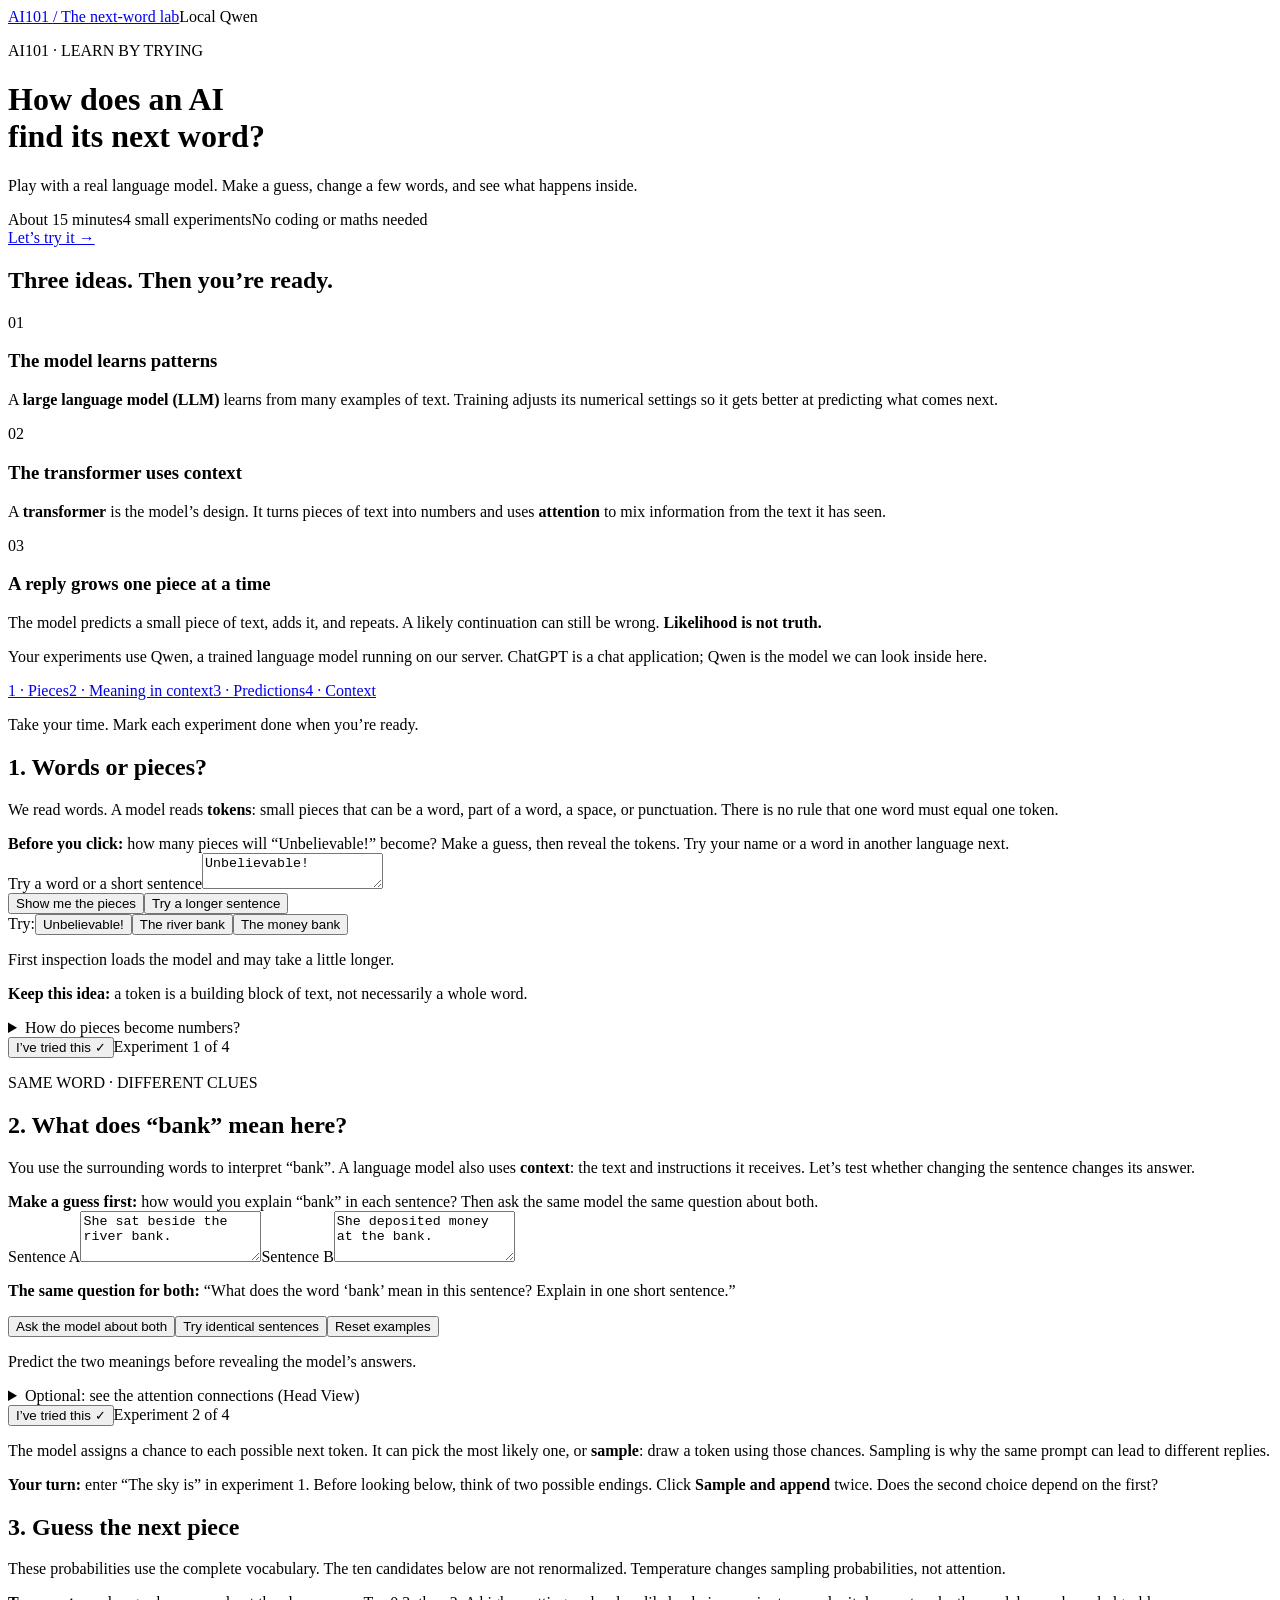
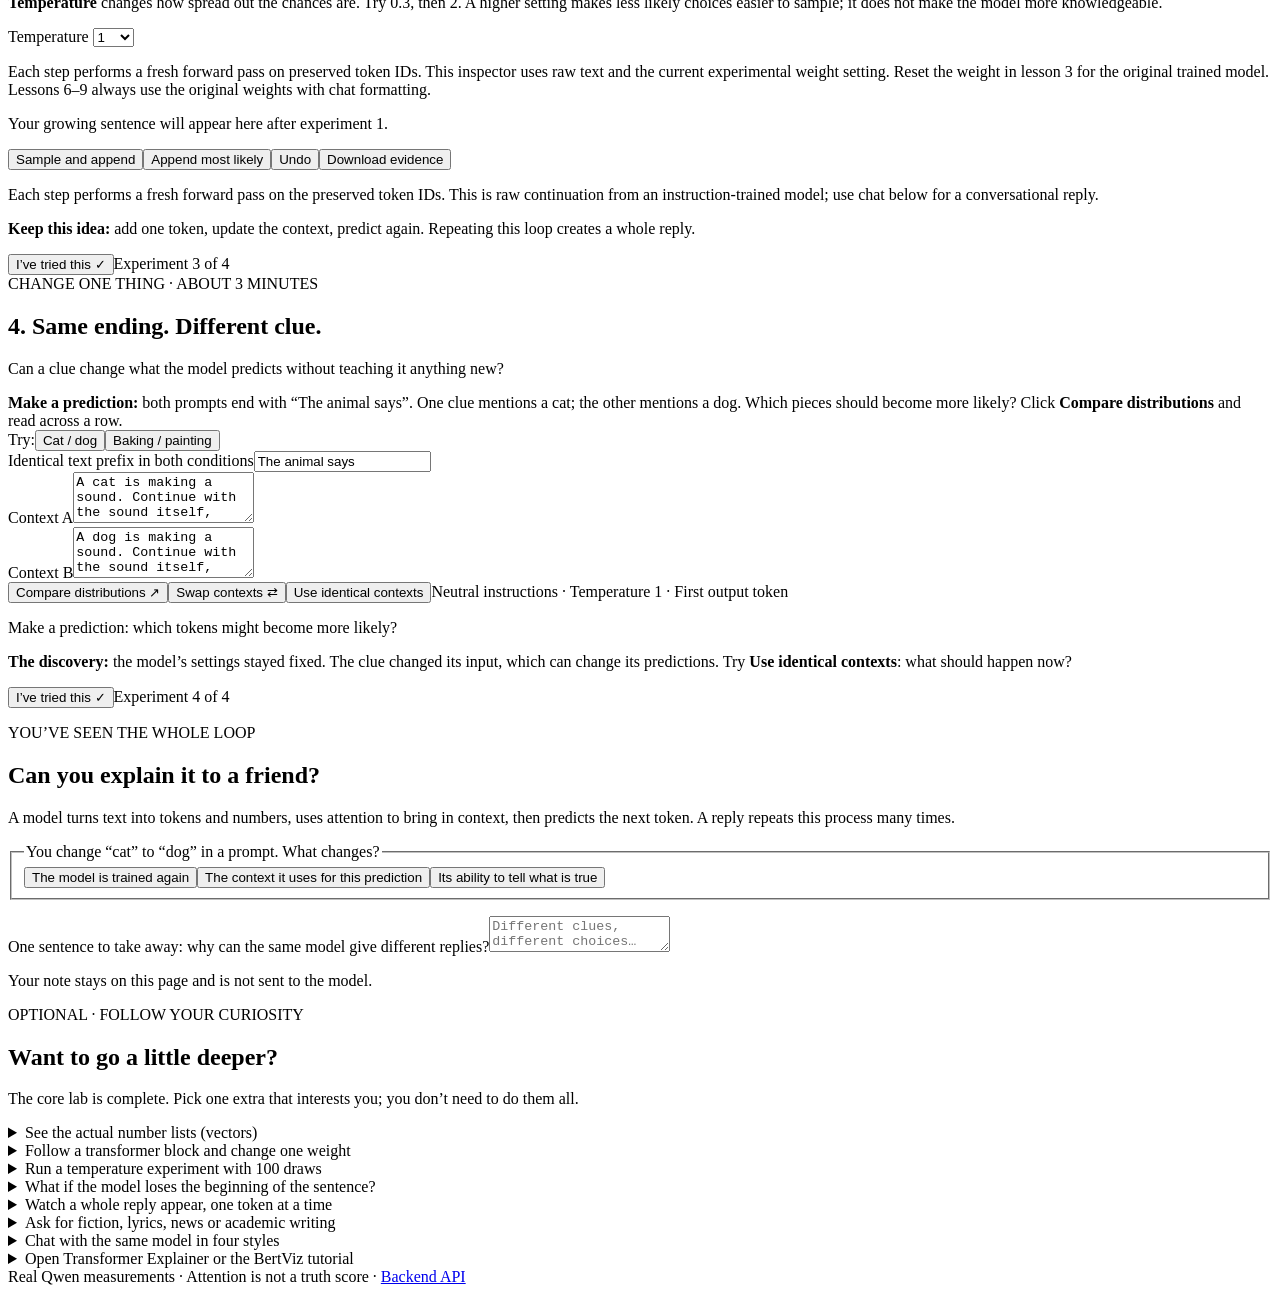
==== frontend/lesson.html @ 291ca94f "push" ====
<!DOCTYPE html>

<html lang="en"><head><meta charset="utf-8"/><meta content="width=device-width,initial-scale=1" name="viewport"/><title>How does an AI find its next word? · AI101</title><link href="/assets/lab.css?v=qwen-timeout-4" rel="stylesheet"/><link href="/assets/lesson.css?v=qwen-timeout-4" rel="stylesheet"/><script defer="" src="/assets/lesson-live.js?v=qwen-timeout-4"></script><script defer="" src="/assets/experiments.js?v=qwen-timeout-4"></script><script defer="" src="/assets/lesson-inspector.js?v=qwen-timeout-4"></script><script defer="True" src="/assets/lesson-guide.js?v=qwen-timeout-4"></script></head><body><header><a href="#">AI101 <span>/ The next-word lab</span></a><span id="connection" role="status">Local Qwen</span></header><main><div class="opening friendly-opening"><p class="overline">AI101 · LEARN BY TRYING</p><h1>How does an AI<br/>find its next word?</h1><p class="lead">Play with a real language model. Make a guess, change a few words, and see what happens inside.</p><div class="journey-meta"><span>About 15 minutes</span><span>4 small experiments</span><span>No coding or maths needed</span></div><a class="start-link" href="#tokens">Let’s try it →</a></div>
<section aria-label="Three ideas to get started" class="quick-primer"><h2>Three ideas. Then you’re ready.</h2><div class="concept-grid"><article><span>01</span><h3>The model learns patterns</h3><p>A <strong>large language model (LLM)</strong> learns from many examples of text. Training adjusts its numerical settings so it gets better at predicting what comes next.</p></article><article><span>02</span><h3>The transformer uses context</h3><p>A <strong>transformer</strong> is the model’s design. It turns pieces of text into numbers and uses <strong>attention</strong> to mix information from the text it has seen.</p></article><article><span>03</span><h3>A reply grows one piece at a time</h3><p>The model predicts a small piece of text, adds it, and repeats. A likely continuation can still be wrong. <strong>Likelihood is not truth.</strong></p></article></div><p class="model-note">Your experiments use Qwen, a trained language model running on our server. ChatGPT is a chat application; Qwen is the model we can look inside here.</p></section>
<nav aria-label="Your four experiments" class="journey-nav"><a href="#tokens">1 · Pieces</a><a href="#attention">2 · Meaning in context</a><a href="#predict">3 · Predictions</a><a href="#view-compare">4 · Context</a></nav><p class="journey-progress" id="journey-progress" role="status">Take your time. Mark each experiment done when you’re ready.</p><div id="qwen-lessons"><section class="card" id="tokens"><h2>1. Words or pieces?</h2><p>We read words. A model reads <strong>tokens</strong>: small pieces that can be a word, part of a word, a space, or punctuation. There is no rule that one word must equal one token.</p><div class="try-card"><strong>Before you click:</strong> how many pieces will “Unbelievable!” become? Make a guess, then reveal the tokens. Try your name or a word in another language next.</div><form id="q-inspect-form"><label for="q-prompt">Try a word or a short sentence</label><textarea id="q-prompt" maxlength="2000" rows="2">Unbelievable!</textarea><div class="controls"><button type="submit">Show me the pieces</button><button class="secondary" id="q-example" type="button">Try a longer sentence</button></div></form><div class="preset-row"><span>Try:</span><button data-q-example="Unbelievable!">Unbelievable!</button><button data-q-example="The river bank">The river bank</button><button data-q-example="The money bank">The money bank</button></div><p class="fine" id="q-token-count"></p><p aria-live="polite" id="q-status" role="status">First inspection loads the model and may take a little longer.</p><button hidden="True" id="q-cancel" type="button">Cancel waiting</button><div class="tokens" id="q-tokens"></div><p class="take-home"><strong>Keep this idea:</strong> a token is a building block of text, not necessarily a whole word.</p><details><summary>How do pieces become numbers?</summary><p>Each token has an ID. The model uses it to look up a list of learned numbers called a <strong>vector</strong>. You don’t need to interpret each number: together they give the model something it can calculate with.</p><div class="simple-route"><span>Text pieces</span> → <span>Lists of numbers</span> → <span>Use context</span> → <span>Next-piece chances</span></div></details><div class="lesson-finish"><button aria-pressed="false" class="finish-step" data-step="1" type="button">I’ve tried this ✓</button><span>Experiment 1 of 4</span></div></section><section class="card" id="attention"><p class="eyebrow">SAME WORD · DIFFERENT CLUES</p><h2>2. What does “bank” mean here?</h2><p>You use the surrounding words to interpret “bank”. A language model also uses <strong>context</strong>: the text and instructions it receives. Let’s test whether changing the sentence changes its answer.</p><div class="try-card"><strong>Make a guess first:</strong> how would you explain “bank” in each sentence? Then ask the same model the same question about both.</div><form id="meaning-form"><div class="meaning-grid"><label for="meaning-a">Sentence A<textarea id="meaning-a" maxlength="1000" required="" rows="3">She sat beside the river bank.</textarea></label><label for="meaning-b">Sentence B<textarea id="meaning-b" maxlength="1000" required="" rows="3">She deposited money at the bank.</textarea></label></div><p><strong>The same question for both:</strong> “What does the word ‘bank’ mean in this sentence? Explain in one short sentence.”</p><button class="primary" type="submit">Ask the model about both</button><button id="meaning-control" type="button">Try identical sentences</button><button id="meaning-reset" type="button">Reset examples</button></form><p aria-live="polite" id="meaning-status" role="status">Predict the two meanings before revealing the model’s answers.</p><div aria-live="polite" class="meaning-grid" id="meaning-results"></div><div hidden="" id="meaning-takeaway"><p class="take-home" id="meaning-observation">Compare each answer with your prediction. Different answers can result from different context without retraining. Unexpected answers are worth discussing: the model can make mistakes.</p><p><strong>How does a transformer use those clues?</strong> Tokens become lists of numbers. Attention mixes information from available tokens, and further calculations update those lists over multiple rounds. Those updated numbers help produce the answer.</p><p>This comparison shows the effect of changing the input. It does not identify which attention head caused the answer.</p></div><details class="extra-activity"><summary>Optional: see the attention connections (Head View)</summary><div class="attention-closeup"><div class="section-head"><div><h2>Look inside: how attention mixes information</h2></div><div class="controls"><label>Processing round (layer) <select id="q-layer"></select></label></div></div><p>This is an optional view of an internal calculation, not an explanation of the model’s answer above. It shows the raw text you inspected in experiment 1. The meaning experiment includes a question and chat formatting, so its input is different.</p><div class="attention-reading"><h3>How to read this picture</h3><ul><li><strong>Left column:</strong> choose the token whose update you want to inspect.</li><li><strong>Right column:</strong> positions it can draw information from. Stronger lines mean larger attention weights.</li><li><strong>Layer:</strong> a processing round. Later rounds work with numbers already updated by earlier rounds.</li><li><strong>Head:</strong> one of several attention calculations within a round. Each makes its own set of connections; their results are combined.</li></ul><p><strong>Why might “bank” point to itself?</strong> Its numbers may already carry information from earlier layers. The label still says “bank”, but the numbers behind it can change. A self-connection does not mean the context was ignored.</p><p>Heads do not have assigned jobs such as “understand rivers”. A single head may show a pattern that is difficult to interpret. You do not need to find a particular line to complete this lab.</p></div><div class="views"><div><h3>Head view</h3><details class="extra-activity"><summary>Curious? Compare different attention heads</summary><div><div aria-label="Select attention heads" class="head-controls" id="q-head-controls"></div><div class="controls"><button id="q-all-heads" type="button">All heads</button><button id="q-one-head" type="button">One head</button></div></div></details><div id="q-head-view"></div></div><details class="extra-activity"><summary>Another view: the attention heatmap</summary><div><h3>Attention heatmap</h3><p class="fine">Rows query, columns receive attention. Future positions are masked.</p><div class="scroll" id="q-heatmap"></div></div></details></div><p class="fine" id="q-selection"></p><p class="take-home"><strong>Read the picture:</strong> a stronger line means a larger attention weight in that head. It does not tell us whether the answer is right, or give a complete explanation of the model’s reasoning.</p><details class="extra-activity"><summary>About this visualization</summary><p class="fine">Our two-column view is inspired by <a href="https://github.com/jessevig/bertviz" rel="noopener" target="_blank">BertViz</a> and Llion Jones’s <a href="https://github.com/tensorflow/tensor2tensor/tree/master/tensor2tensor/visualization" rel="noopener" target="_blank">Tensor2Tensor visualization</a>. Unlike the BERT example, Qwen uses causal attention: future tokens are masked. Colors identify heads; the heatmap displays the first selected head. Hover, focus, or click a token to inspect its connections.</p></details></div></details><div class="lesson-finish"><button aria-pressed="false" class="finish-step" data-step="2" type="button">I’ve tried this ✓</button><span>Experiment 2 of 4</span></div></section><section class="card" id="predict"><p>The model assigns a chance to each possible next token. It can pick the most likely one, or <strong>sample</strong>: draw a token using those chances. Sampling is why the same prompt can lead to different replies.</p><div class="try-card"><strong>Your turn:</strong> enter “The sky is” in experiment 1. Before looking below, think of two possible endings. Click <strong>Sample and append</strong> twice. Does the second choice depend on the first?</div><h2>3. Guess the next piece</h2><p>These probabilities use the complete vocabulary. The ten candidates below are not renormalized. Temperature changes sampling probabilities, not attention.</p><p><strong>Temperature</strong> changes how spread out the chances are. Try 0.3, then 2. A higher setting makes less likely choices easier to sample; it does not make the model more knowledgeable.</p><label>Temperature <select id="q-temperature"><option>0.3</option><option selected="">1</option><option>2</option></select><p class="fine" id="q-pass-label" role="status">Each step performs a fresh forward pass on preserved token IDs. This inspector uses raw text and the current experimental weight setting. Reset the weight in lesson 3 for the original trained model. Lessons 6–9 always use the original weights with chat formatting.</p></label><p aria-live="polite" class="current-text" id="q-current-text">Your growing sentence will appear here after experiment 1.</p><div id="q-probabilities"></div><div class="controls"><button id="q-sample">Sample and append</button><button class="secondary" id="q-greedy">Append most likely</button><button class="secondary" id="q-undo">Undo</button><button class="secondary" id="q-download">Download evidence</button></div><p class="fine">Each step performs a fresh forward pass on the preserved token IDs. This is raw continuation from an instruction-trained model; use chat below for a conversational reply.</p><p class="take-home"><strong>Keep this idea:</strong> add one token, update the context, predict again. Repeating this loop creates a whole reply.</p><div class="lesson-finish"><button aria-pressed="false" class="finish-step" data-step="3" type="button">I’ve tried this ✓</button><span>Experiment 3 of 4</span></div></section></div><section class="live-section" id="view-compare">
<div class="section-heading"><div><div class="eyebrow">CHANGE ONE THING · ABOUT 3 MINUTES</div><h2>4. Same ending. Different clue.</h2><p>Can a clue change what the model predicts without teaching it anything new?</p></div></div>
<div class="try-card"><strong>Make a prediction:</strong> both prompts end with “The animal says”. One clue mentions a cat; the other mentions a dog. Which pieces should become more likely? Click <strong>Compare distributions</strong> and read across a row.</div>
<div class="panel compare-input"><div class="preset-row compare-presets"><span>Try:</span><button data-comparison="animals" type="button">Cat / dog</button><button data-comparison="creative" type="button">Baking / painting</button></div><label for="compare-prefix">Identical text prefix in both conditions</label><input id="compare-prefix" maxlength="4000" value="The animal says"/><div class="compare-contexts"><div><label for="context-a"><span class="dot a"></span> Context A</label><textarea id="context-a" maxlength="2000" rows="3">A cat is making a sound. Continue with the sound itself, without quotation marks.</textarea></div><div><label for="context-b"><span class="dot b"></span> Context B</label><textarea id="context-b" maxlength="2000" rows="3">A dog is making a sound. Continue with the sound itself, without quotation marks.</textarea></div></div><div class="compare-actions"><button class="primary" id="compare-contexts">Compare distributions ↗</button><button id="swap-contexts">Swap contexts ⇄</button><button id="same-contexts">Use identical contexts</button><span class="fine">Neutral instructions · Temperature 1 · First output token</span></div></div>
<p aria-live="polite" class="status" id="compare-status" role="status">Make a prediction: which tokens might become more likely?</p><div id="compare-results"></div><p class="take-home"><strong>The discovery:</strong> the model’s settings stayed fixed. The clue changed its input, which can change its predictions. Try <strong>Use identical contexts</strong>: what should happen now?</p>
<div class="lesson-finish"><button aria-pressed="false" class="finish-step" data-step="4" type="button">I’ve tried this ✓</button><span>Experiment 4 of 4</span></div></section><section class="quick-primer" id="wrap-up"><p class="overline">YOU’VE SEEN THE WHOLE LOOP</p><h2>Can you explain it to a friend?</h2><p>A model turns text into tokens and numbers, uses attention to bring in context, then predicts the next token. A reply repeats this process many times.</p><fieldset class="concept-check"><legend>You change “cat” to “dog” in a prompt. What changes?</legend><button data-check="training" type="button">The model is trained again</button><button data-check="context" type="button">The context it uses for this prediction</button><button data-check="truth" type="button">Its ability to tell what is true</button></fieldset><p aria-live="polite" id="check-feedback" role="status"></p><label for="reflection">One sentence to take away: why can the same model give different replies?</label><textarea id="reflection" placeholder="Different clues, different choices… What would you tell a friend?" rows="2"></textarea><p class="fine">Your note stays on this page and is not sent to the model.</p></section><section class="explore-more" id="explore-more"><p class="overline">OPTIONAL · FOLLOW YOUR CURIOSITY</p><h2>Want to go a little deeper?</h2><p>The core lab is complete. Pick one extra that interests you; you don’t need to do them all.</p><details class="extra-activity"><summary>See the actual number lists (vectors)</summary><div class="inspector-extra"><section class="card" id="vectors"><p class="eyebrow">FROM TOKENS TO NUMBERS</p><h2>The numbers behind the tokens</h2><p>Training learned a vector for each token ID. Coordinates work together; a negative value is not “bad” and a single coordinate rarely names a concept. The same token starts with the same embedding even when its context changes.</p><p><strong>Try it:</strong> inspect “The river bank” and select its last token. Then inspect “The money bank”. Compare the starting embedding with the updated vector. If the tokenizer gives the same token ID to the final piece, its learned embedding stays the same; context can change the updated vector.</p><p id="q-vector-note"></p><div class="scroll"><table id="q-vectors"></table></div><p class="fine">These are the first eight coordinates, not the whole vector or a projection. Qwen applies rotary position information to attention queries and keys; it does not simply add a position vector to the token embedding.</p></section></div></details><details class="extra-activity"><summary>Follow a transformer block and change one weight</summary><div class="inspector-extra"><section class="card" id="transform"><p class="eyebrow">03 / INSIDE THE TRANSFORMER</p><h2>Inside a transformer block</h2><p>Each decoder block normalizes a token’s vector, mixes context through attention, adds that update, then applies a feed-forward network (MLP) and adds another update. Qwen repeats this process across its layers. Click a stage to inspect the selected token’s measured coordinates.</p><div class="flow-strip" id="q-flow"></div><div class="stage-values" id="q-stage-values">Inspect a sentence in lesson 1 to begin.</div><p class="fine">The strips show only eight coordinates. Intermediate values are captured from the actual Qwen forward pass. The final block also has a final normalization before output scoring.</p><details><summary>Optional: Q, K, V and position</summary><p>Learned projections form query, key and value vectors. Qwen normalizes queries and keys and applies rotary position information. Query–key comparisons, scaled by the square root of the head dimension, become attention weights through softmax. These weights mix values. Multiple query heads share key/value heads in Qwen’s grouped-query attention.</p></details><h3>Experiment: change a parameter, keep the text fixed</h3><p>This changes one entry in the selected layer’s query projection for one experimental pass. It is not training: no dataset, loss, or optimizer is involved. The trained weight is restored immediately afterward. Later generation uses the original model.</p><label for="q-delta">Change to Q projection weight [0,0] <output id="q-delta-value">0.00</output></label><input id="q-delta" max="2" min="-2" step="0.1" type="range" value="0"/><div class="controls"><button id="q-apply-weight">Compare weight change</button><button id="q-reset-weight">Reset weight</button></div><p id="q-weight-result" role="status"></p><p>Try a different layer. One changed weight may have a very small effect; that is a valid observation.</p></section></div></details><details class="extra-activity"><summary>Run a temperature experiment with 100 draws</summary><div class="inspector-extra"><section class="card" id="temperature-explorer"><h2>Temperature and repeated draws</h2><p>Temperature divides output scores before softmax. A lower temperature concentrates probability; a higher temperature spreads it. Neither guarantees factual accuracy. Compare the same logits at 0.3, 1 and 2. Each column also shows 100 independent samples from the complete vocabulary.</p><div class="style-results" id="q-temperatures"></div><button id="q-resample">Draw another 100 per temperature</button></section></div></details><details class="extra-activity"><summary>What if the model loses the beginning of the sentence?</summary><div class="inspector-extra"><section class="card" id="context-window"><h2>A shorter context</h2><p>A model can only use the context it receives. Keep the final tokens, remove earlier ones, and compare next-token predictions. This is a deliberate classroom truncation experiment, not Qwen’s native context limit. The removed text is genuinely excluded from the new forward pass.</p><label for="q-window-size">Final tokens to keep</label><input id="q-window-size" max="96" min="1" type="number" value="2"/><button id="q-window-run">Compare full and shortened context</button><p id="q-window-status" role="status"></p><div class="style-results" id="q-window-results"></div></section></div></details><details class="extra-activity"><summary>Watch a whole reply appear, one token at a time</summary><section class="live-section" id="view-generate">
<details class="extra-activity"><summary>Instructions and what to look for</summary><div class="activity-guide"><h3>Use the experiment</h3><ol><li>Keep <strong>The night was</strong>, neutral instructions, and sampling selected. Predict two possible continuations before clicking <strong>Reveal probabilities</strong>.</li><li>The right panel shows possibilities <em>before</em> the next choice. Click <strong>Next token</strong>: the chosen token appears in the middle, and the right panel advances to the following position.</li><li>Use <strong>Play</strong> to watch repetition, <strong>Undo</strong> to go back, or a revealed timeline token to restore that earlier context. These replay the same recorded trajectory; they do not sample a new trajectory.</li><li>Click <strong>Generate a new run</strong> for a fresh Qwen-generated sequence. To compare sampling with greedy decoding, change the selection method and prepare a new run.</li></ol><p class="interpretation"><strong>Read the evidence:</strong> the eight visible alternatives need not sum to 100%; “Other” holds the undisplayed mass. A small probability is still a possible sample. Download evidence to inspect the exact messages, model, settings, and returned probabilities.</p></div></details><details class="extra-activity"><summary>Instructions and what to look for</summary><div class="lesson-explanation"><h3>What changes in this activity?</h3><p>The trained model has learned patterns from examples. It uses the same broad process—represent text with numbers, use context, and predict the next piece—but on a much larger scale. This activity shows its real output probabilities. The earlier lessons inspect its internals; this activity adds chat formatting and continuation instructions.</p><details><summary>Optional: where do these percentages come from?</summary><p>The local backend computes full-vocabulary softmax from Qwen’s output scores. Sampling divides those scores by temperature first. Greedy selection chooses the highest score and displays temperature-1 probabilities. Instructions and chat-message boundaries are part of the model’s input context.</p></details></div></details><div class="section-heading"><div><div class="eyebrow">06 / TRY A TRAINED LANGUAGE MODEL</div><h2>Watch the same trained model generate.</h2><p>Use Qwen’s measured probabilities to replay a complete generation, one token at a time.</p></div><span class="badge" id="generation-badge">REAL QWEN PROBABILITIES</span></div>
<div class="flow-strip"><span class="on" id="flow-context">1 · Context</span><b>→</b><span id="flow-predict">2 · Distribution</span><b>→</b><span id="flow-choose">3 · Choose token</span><b>→</b><span id="flow-repeat">4 · Append &amp; repeat ↺</span></div>
<div class="generation-grid">
<aside class="panel settings"><div class="panel-label"><span class="number">A</span> SET THE CONTEXT</div><label for="prefix">Text to continue</label><textarea id="prefix" maxlength="4000" rows="3">The night was</textarea><label for="background">Background <span class="quiet">optional</span></label><textarea id="background" maxlength="2000" placeholder="For example: a story set beside the sea" rows="2"></textarea><label for="style">Writing instructions</label><select id="style"><option value="neutral">Neutral continuation</option><option value="novels">Literary fiction</option><option value="lyrics">Original lyrics</option><option value="news">News writing</option><option value="academic">Academic writing</option></select><div class="settings-note">Changing a style changes context, not model weights.</div><fieldset><legend>How is a token chosen?</legend><label class="radio"><input checked="" name="mode" type="radio" value="sample"/> Sample from probabilities</label><label class="radio"><input name="mode" type="radio" value="greedy"/> Choose most likely</label></fieldset><details id="advanced"><summary>Advanced settings</summary><label for="temperature">Sampling temperature <output id="temp-value">1.0</output></label><input id="temperature" max="2" min="0.1" step="0.1" type="range" value="1"/><p class="fine">Only used in sampling mode. Lower temperatures favor a narrower set of choices; they do not guarantee factual accuracy.</p></details><button class="primary wide" id="prepare">Reveal probabilities <span>↗</span></button><p class="fine">One local model request prepares up to 40 tokens and their actual probability trace. Step and replay are free.</p></aside>
<article class="panel generation"><div class="panel-label"><span class="number">B</span> TEXT IN PROGRESS <span class="quiet" id="step-count">0 TOKENS GENERATED</span></div><div class="reading"><div class="reading-prefix" id="reading-prefix">The night was</div><div class="reading-output" id="reading-output"><span class="placeholder">Your continuation will appear here.</span></div><span aria-hidden="true" class="caret"></span></div><div class="controls"><button class="primary" disabled="" id="step">Next token →</button><button disabled="" id="play">▶ Play</button><button aria-label="Go back one token" disabled="" id="undo">↶ Undo</button><button disabled="" id="restart">↺ Replay</button></div><label class="speed-label" for="speed">Playback speed <select id="speed"><option value="1600">Slow</option><option selected="" value="850">Normal</option><option value="300">Fast</option></select></label><div class="choice-note" id="choice-note">First, predict what might come next. Then reveal the possibilities.</div><div class="timeline-heading">GENERATION TIMELINE <span>SELECT A STEP TO REWIND</span></div><div class="timeline" id="timeline"></div><div class="generation-bottom"><button class="text-button" disabled="" id="new-run">Generate a new run ↗</button><button class="text-button" disabled="" id="export">Download evidence ↓</button></div></article>
<aside class="panel probability"><div class="panel-label"><span class="number">C</span> NEXT-TOKEN POSSIBILITIES</div><div class="chart-top"><h3 id="chart-heading">What comes next?</h3><span class="axis-label">0 — 100%</span></div><div class="distribution" id="distribution"><div class="chart-empty"><span>▥</span><p>A distribution, not a single answer.</p><small>Reveal the model’s probabilities to begin.</small></div></div><p class="fine">Percentages are measured Qwen probabilities, not correctness scores. “Other” is undisplayed probability mass.</p><details class="evidence-details"><summary>Inspect this step</summary><pre id="step-evidence">No run yet.</pre></details></aside>
</div><p aria-live="polite" class="status" id="run-status" role="status">Ready when you are. Qwen runs locally; no API key is needed.</p>
<div class="takeaway"><span>↳</span><p id="loop-takeaway"><strong>The model predicts the next token, not the whole sentence at once.</strong> Selecting a timeline step restores its original context and probabilities.</p><a href="#view-compare">Test a context change ↓</a></div>
</section></details><details class="extra-activity"><summary>Ask for fiction, lyrics, news or academic writing</summary><section class="chapter" id="styles"><div class="chapter-heading"><span>08</span><div><h2>Writing style is also part of context.</h2><p>Compare the same unfinished sentence under four writing instructions.</p></div></div><details class="extra-activity"><summary>Instructions and what to look for</summary><div class="activity-guide"><h3>Use the experiment</h3><ol><li>Enter an unfinished sentence, or copy the prefix from section 6. Keep temperature at 1 for your first comparison.</li><li>Click <strong>Compare styles</strong>. Read the aligned probability table across styles; a missing token is not assigned zero probability.</li><li>Open a style’s candidate list to see its full returned top 10. You can append that style’s sampled token to the shared prefix, then compare again. All styles will receive that same updated prefix.</li></ol><p class="interpretation"><strong>What to take from it:</strong> different instructions can change which continuations are likely. This is another context experiment, not a comparison of training corpora.</p></div></details><details class="extra-activity"><summary>Instructions and what to look for</summary><div class="lesson-explanation"><h3>What changes here?</h3><p>The model and your sentence stay fixed. The backend changes a system instruction and continuation examples for fiction, lyrics, news, or academic prose. These instructions are additional input context. They can shift the next-token distribution, but they do not turn one model into four separately trained models. Overlapping candidates and similar probabilities are valid results.</p></div></details>
<form class="experiment" id="style-form"><label for="style-prefix">Shared text prefix</label><textarea id="style-prefix" maxlength="4000" required="" rows="2">The night was</textarea><div class="inline-controls"><button id="copy-prefix" type="button">Use prefix from section 6</button><label for="style-selection">Styles<select id="style-selection"><option value="all">All four styles</option><option value="novels">Fiction only</option><option value="lyrics">Lyrics only</option><option value="news">News only</option><option value="academic">Academic only</option></select></label><label for="style-temperature">Temperature <output id="style-temp-value">1.0</output><input id="style-temperature" max="2" min="0.1" step="0.1" type="range" value="1"/></label><button class="primary" type="submit">Compare styles</button></div><p class="fine">One local model request per selected style. Each response includes a sampled token and its distribution.</p></form><p aria-live="polite" class="status" id="style-status" role="status">Enter a prefix to begin.</p><p class="request-snapshot" hidden="" id="style-snapshot"></p><div id="style-comparison"></div><div class="style-results" id="style-results"></div></section></details><details class="extra-activity"><summary>Chat with the same model in four styles</summary><section class="chapter" id="chat"><div class="chapter-heading"><span>09</span><div><h2>Talk to the model in different styles.</h2><p>See how small token choices become different complete replies.</p></div></div><details class="extra-activity"><summary>Instructions and what to look for</summary><div class="activity-guide"><h3>Use the experiment</h3><ol><li>Ask a descriptive question and click <strong>Send to all four styles</strong>. Read the prose before looking at the numbers.</li><li>Use the first-token table to compare matching candidates under the shared history. Similar first tokens do not mean the full replies will sound the same.</li><li>Open <strong>Inspect generated tokens</strong> under a reply, then click a token chip to see its probability, alternatives, and preceding output context. Notice word fragments and punctuation again.</li><li>Click <strong>Continue with this reply</strong> to keep one user–assistant exchange. Then ask a follow-up: all four styles receive that same chosen history. Without choosing a reply, the exchange is not committed; another send compares a fresh draft from the previously chosen history.</li><li>Use <strong>New chat</strong> to clear the shared history. This activity keeps history in this browser page only; reloading clears it.</li></ol></div></details><details class="extra-activity"><summary>Instructions and what to look for</summary><div class="lesson-explanation"><h3>What is a chat’s context?</h3><p>A chat request includes your latest message, prior messages, and instructions. The model then generates its reply one output token at a time. For a fair comparison, all four styles below receive the <strong>same conversation history and latest user message</strong>. Only the writing instruction differs. A full reply makes style easier to recognize than one token does.</p><p>The first output token has shared conversation context across styles. After that, each reply follows its own generated prefix. A later token’s probability therefore describes that particular reply’s path; it is not a controlled cross-style comparison. A token probability measures likelihood, not truth, quality, or membership in a genre.</p></div></details>
<div class="experiment"><h3>Shared conversation</h3><div class="chat-history" id="chat-history"><p class="fine">No reply chosen yet. All styles start with the same empty history.</p></div><form id="chat-form"><div class="preset-row"><span>Try a task:</span><button data-chat-example="Explain opportunity cost using an everyday decision. Use no specialist terms." type="button">Explain a concept</button><button data-chat-example="Summarize these notes in two sentences: The campus garden opens in May. Volunteers meet on Fridays. Tools are provided. New members need no experience." type="button">Summarize notes</button><button data-chat-example="Draft a short reply to a student who wants to join a campus garden but has never gardened before." type="button">Draft a reply</button></div><label for="chat-message">Your message</label><textarea id="chat-message" maxlength="4000" required="" rows="3">Describe what happens when a city loses electricity at night.</textarea><div class="inline-controls"><label for="chat-temperature">Temperature <output id="chat-temp-value">1.0</output><input id="chat-temperature" max="2" min="0.1" step="0.1" type="range" value="1"/></label><button class="primary" type="submit">Send to all four styles</button><button id="new-chat" type="button">New chat</button></div></form><p class="fine">Four local model requests per turn. Your message and chosen history are sent to the configured model.</p></div><p aria-live="polite" class="status" id="chat-status" role="status">Ready for your first message.</p><div id="chat-first-comparison"></div><div class="chat-results" id="chat-results"></div></section></details><details class="extra-activity"><summary>Open Transformer Explainer or the BertViz tutorial</summary><section class="card" id="further"><h2>Explore further: Transformer Explainer &amp; BertViz</h2><p>Use <a href="https://poloclub.github.io/transformer-explainer/" rel="noopener" target="_blank">Transformer Explainer ↗</a> to explore an interactive GPT-2 architecture, including attention and temperature. This is a separate trained model; its values will differ from Qwen’s. Opening the tool may download model assets in your browser.</p><p><strong>Try it:</strong> enter the same short sentence in both tools. Compare the token boundaries and architecture, then change temperature. Which steps are shared, and which model-specific results differ?</p><p>For the original Head View, open the <a href="https://colab.research.google.com/drive/1hXIQ77A4TYS4y3UthWF-Ci7V7vVUoxmQ?usp=sharing" rel="noopener" target="_blank">BertViz interactive Colab tutorial ↗</a>. Its examples are separate from the Qwen measurements above.</p><button aria-expanded="false" id="open-explainer" type="button">Open Transformer Explainer inside this lesson</button><div hidden="" id="embedded-explainer"><p class="fine">Separate GPT-2 demonstration from Georgia Tech. This external tool loads its own model in your browser. If embedding is unavailable, use the link above.</p></div></section></details></section><footer>Real Qwen measurements · Attention is not a truth score · <a href="/docs">Backend API</a></footer></main></body></html>
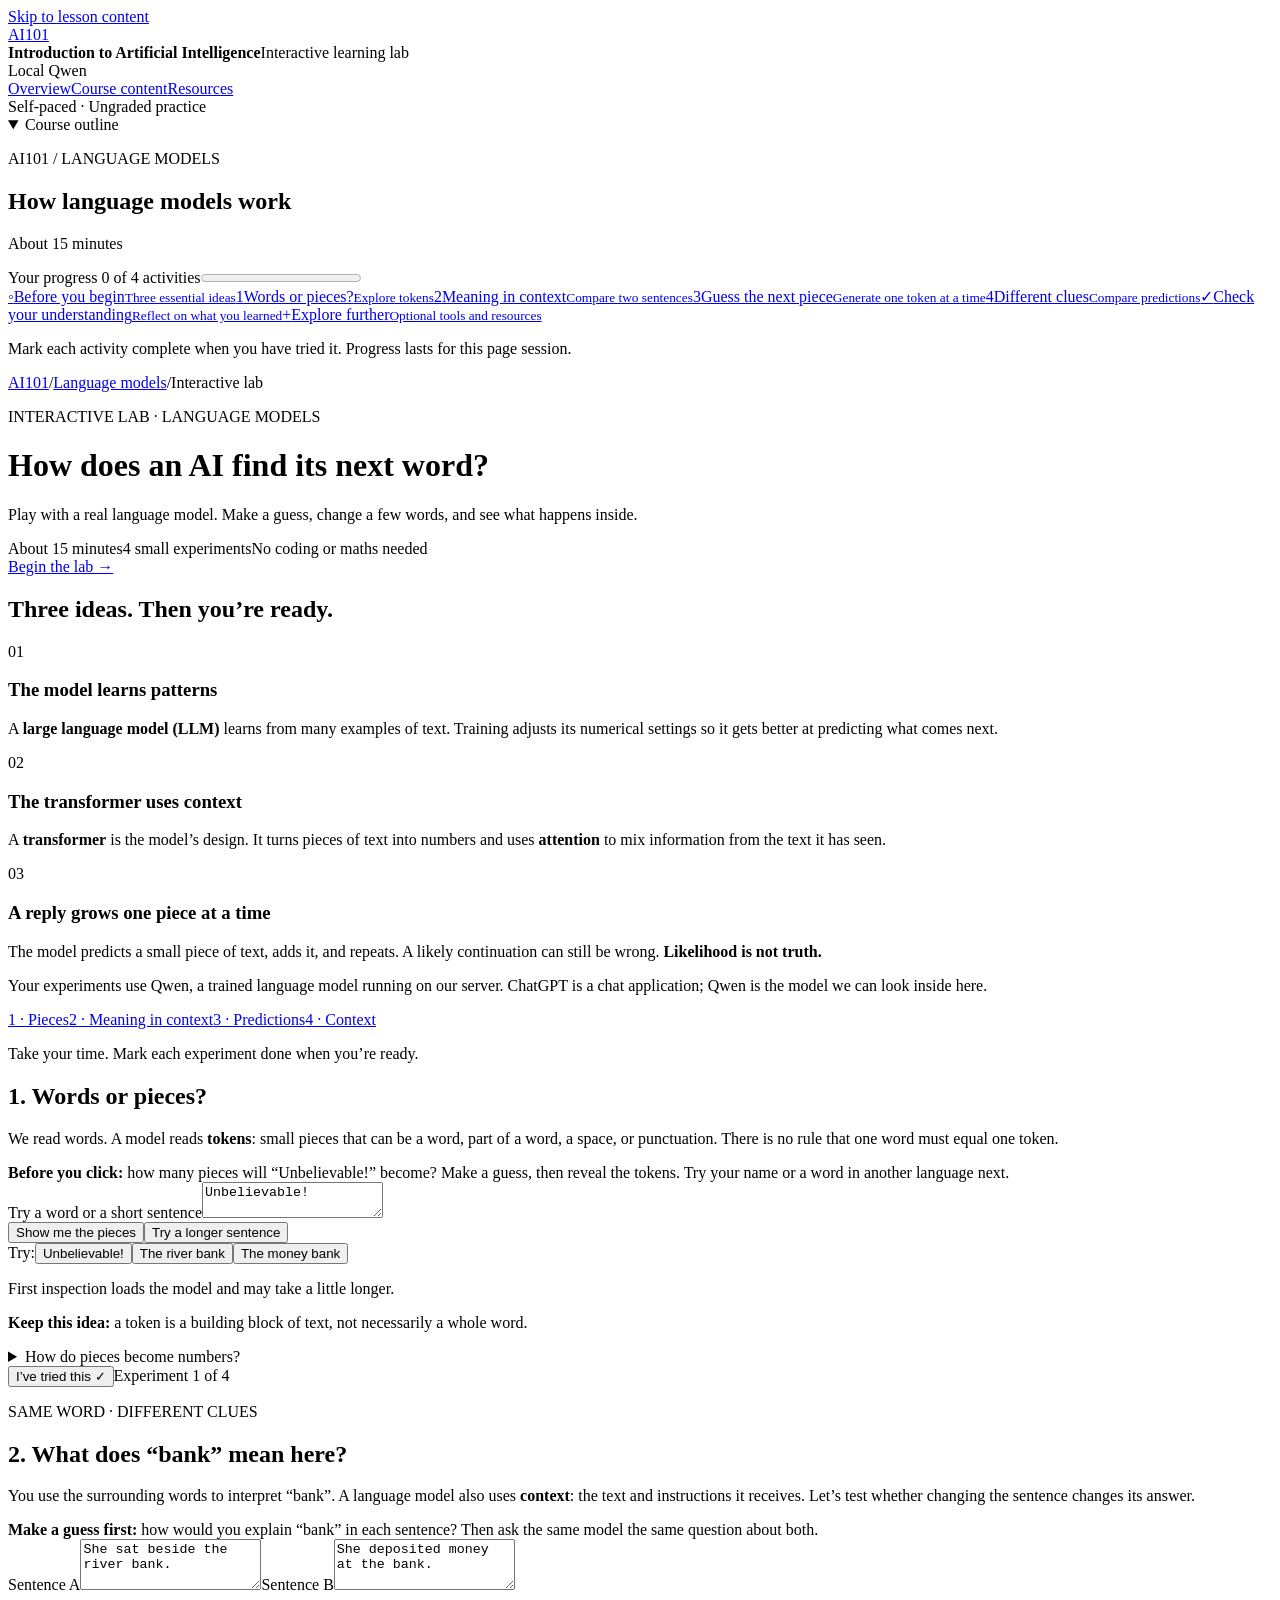
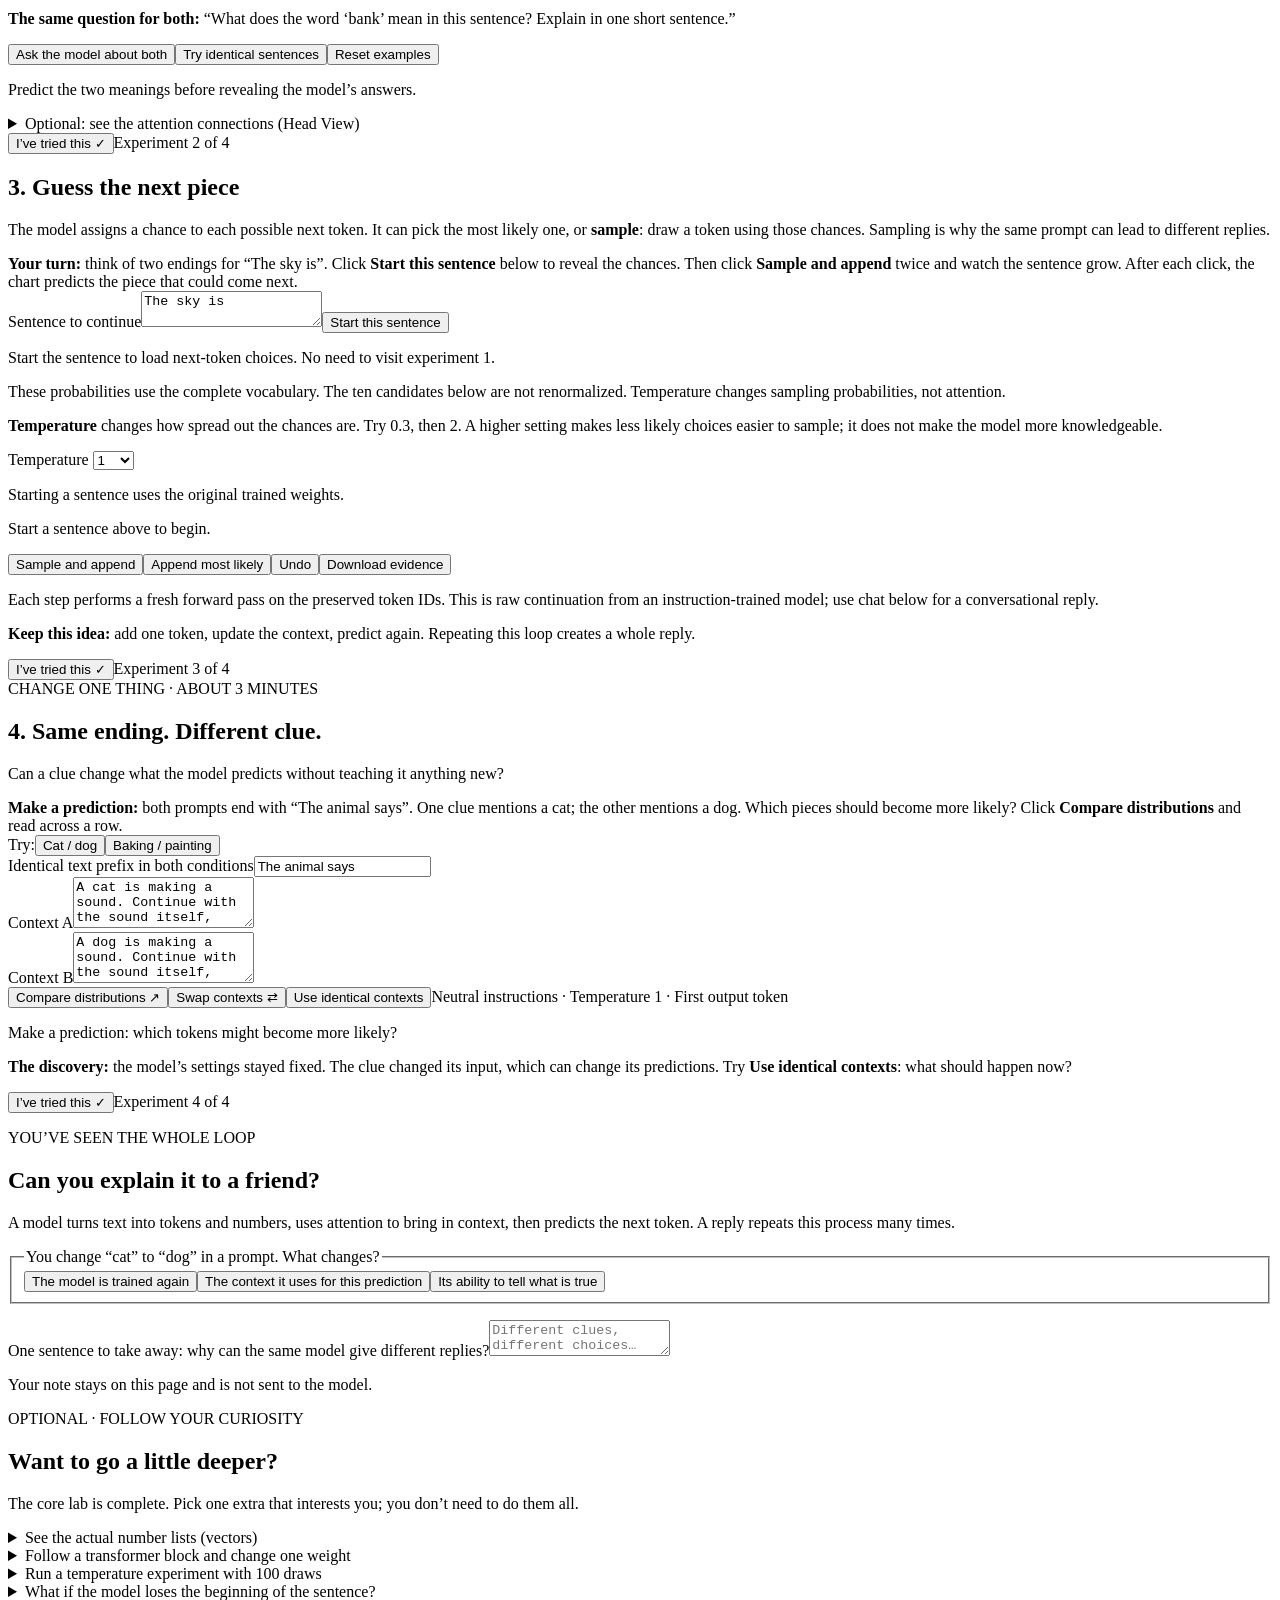
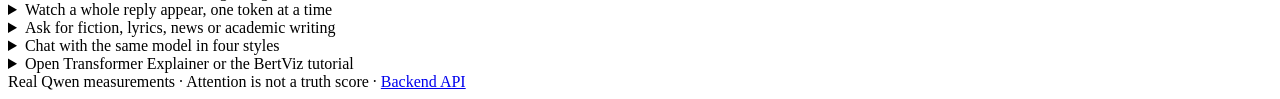
==== commit 360901fb: "push" ====
--- a/frontend/lesson.html
+++ b/frontend/lesson.html
@@ -1,8 +1,8 @@
 <!DOCTYPE html>
 
-<html lang="en"><head><meta charset="utf-8"/><meta content="width=device-width,initial-scale=1" name="viewport"/><title>How does an AI find its next word? · AI101</title><link href="/assets/lab.css?v=qwen-timeout-4" rel="stylesheet"/><link href="/assets/lesson.css?v=qwen-timeout-4" rel="stylesheet"/><script defer="" src="/assets/lesson-live.js?v=qwen-timeout-4"></script><script defer="" src="/assets/experiments.js?v=qwen-timeout-4"></script><script defer="" src="/assets/lesson-inspector.js?v=qwen-timeout-4"></script><script defer="True" src="/assets/lesson-guide.js?v=qwen-timeout-4"></script></head><body><header><a href="#">AI101 <span>/ The next-word lab</span></a><span id="connection" role="status">Local Qwen</span></header><main><div class="opening friendly-opening"><p class="overline">AI101 · LEARN BY TRYING</p><h1>How does an AI<br/>find its next word?</h1><p class="lead">Play with a real language model. Make a guess, change a few words, and see what happens inside.</p><div class="journey-meta"><span>About 15 minutes</span><span>4 small experiments</span><span>No coding or maths needed</span></div><a class="start-link" href="#tokens">Let’s try it →</a></div>
+<html lang="en"><head><meta charset="utf-8"/><meta content="width=device-width,initial-scale=1" name="viewport"/><title>How does an AI find its next word? · AI101</title><link href="/assets/lab.css?v=qwen-predict-5" rel="stylesheet"/><link href="/assets/lesson.css?v=qwen-predict-5" rel="stylesheet"/><script defer="" src="/assets/lesson-live.js?v=qwen-predict-5"></script><script defer="" src="/assets/experiments.js?v=qwen-predict-5"></script><script defer="" src="/assets/lesson-inspector.js?v=qwen-predict-5"></script><script defer="True" src="/assets/lesson-guide.js?v=qwen-predict-5"></script><link href="/assets/course.css?v=edx-layout-1" rel="stylesheet"/><script defer="True" src="/assets/course.js?v=edx-layout-1"></script></head><body><a class="skip-content" href="#course-overview">Skip to lesson content</a><header class="learning-header"><a class="course-brand" href="#course-overview">AI<span>101</span></a><div class="course-identity"><strong>Introduction to Artificial Intelligence</strong><span>Interactive learning lab</span></div><span id="connection" role="status">Local Qwen</span></header><div class="course-topnav"><nav aria-label="Course navigation"><a href="#course-overview">Overview</a><a class="course-tab-active" href="#tokens">Course content</a><a href="#explore-more">Resources</a></nav><span>Self-paced · Ungraded practice</span></div><div class="learning-layout"><aside class="course-sidebar"><details class="course-outline" open=""><summary>Course outline</summary><div class="outline-body"><p class="outline-module">AI101 / LANGUAGE MODELS</p><h2>How language models work</h2><p class="outline-time">About 15 minutes</p><div class="outline-progress"><label for="course-progress">Your progress <span id="course-progress-label">0 of 4 activities</span></label><progress id="course-progress" max="4" value="0">0 of 4 activities</progress></div><nav aria-label="Lesson outline"><a class="outline-link" href="#course-overview"><span class="outline-marker">◦</span><span>Before you begin<small>Three essential ideas</small></span></a><a class="outline-link" data-outline-step="1" href="#tokens"><span class="outline-marker">1</span><span>Words or pieces?<small>Explore tokens</small></span></a><a class="outline-link" data-outline-step="2" href="#attention"><span class="outline-marker">2</span><span>Meaning in context<small>Compare two sentences</small></span></a><a class="outline-link" data-outline-step="3" href="#predict"><span class="outline-marker">3</span><span>Guess the next piece<small>Generate one token at a time</small></span></a><a class="outline-link" data-outline-step="4" href="#view-compare"><span class="outline-marker">4</span><span>Different clues<small>Compare predictions</small></span></a><a class="outline-link" href="#wrap-up"><span class="outline-marker">✓</span><span>Check your understanding<small>Reflect on what you learned</small></span></a><a class="outline-link" href="#explore-more"><span class="outline-marker">+</span><span>Explore further<small>Optional tools and resources</small></span></a></nav><p class="outline-note">Mark each activity complete when you have tried it. Progress lasts for this page session.</p></div></details></aside><main id="lesson-content"><nav aria-label="Breadcrumb" class="course-breadcrumb"><a href="#course-overview">AI101</a><span aria-hidden="true">/</span><a href="#course-overview">Language models</a><span aria-hidden="true">/</span><span aria-current="page">Interactive lab</span></nav><div class="opening friendly-opening" id="course-overview"><p class="overline">INTERACTIVE LAB · LANGUAGE MODELS</p><h1>How does an AI find its next word?</h1><p class="lead">Play with a real language model. Make a guess, change a few words, and see what happens inside.</p><div class="journey-meta"><span>About 15 minutes</span><span>4 small experiments</span><span>No coding or maths needed</span></div><a class="start-link" href="#tokens">Begin the lab →</a></div>
 <section aria-label="Three ideas to get started" class="quick-primer"><h2>Three ideas. Then you’re ready.</h2><div class="concept-grid"><article><span>01</span><h3>The model learns patterns</h3><p>A <strong>large language model (LLM)</strong> learns from many examples of text. Training adjusts its numerical settings so it gets better at predicting what comes next.</p></article><article><span>02</span><h3>The transformer uses context</h3><p>A <strong>transformer</strong> is the model’s design. It turns pieces of text into numbers and uses <strong>attention</strong> to mix information from the text it has seen.</p></article><article><span>03</span><h3>A reply grows one piece at a time</h3><p>The model predicts a small piece of text, adds it, and repeats. A likely continuation can still be wrong. <strong>Likelihood is not truth.</strong></p></article></div><p class="model-note">Your experiments use Qwen, a trained language model running on our server. ChatGPT is a chat application; Qwen is the model we can look inside here.</p></section>
-<nav aria-label="Your four experiments" class="journey-nav"><a href="#tokens">1 · Pieces</a><a href="#attention">2 · Meaning in context</a><a href="#predict">3 · Predictions</a><a href="#view-compare">4 · Context</a></nav><p class="journey-progress" id="journey-progress" role="status">Take your time. Mark each experiment done when you’re ready.</p><div id="qwen-lessons"><section class="card" id="tokens"><h2>1. Words or pieces?</h2><p>We read words. A model reads <strong>tokens</strong>: small pieces that can be a word, part of a word, a space, or punctuation. There is no rule that one word must equal one token.</p><div class="try-card"><strong>Before you click:</strong> how many pieces will “Unbelievable!” become? Make a guess, then reveal the tokens. Try your name or a word in another language next.</div><form id="q-inspect-form"><label for="q-prompt">Try a word or a short sentence</label><textarea id="q-prompt" maxlength="2000" rows="2">Unbelievable!</textarea><div class="controls"><button type="submit">Show me the pieces</button><button class="secondary" id="q-example" type="button">Try a longer sentence</button></div></form><div class="preset-row"><span>Try:</span><button data-q-example="Unbelievable!">Unbelievable!</button><button data-q-example="The river bank">The river bank</button><button data-q-example="The money bank">The money bank</button></div><p class="fine" id="q-token-count"></p><p aria-live="polite" id="q-status" role="status">First inspection loads the model and may take a little longer.</p><button hidden="True" id="q-cancel" type="button">Cancel waiting</button><div class="tokens" id="q-tokens"></div><p class="take-home"><strong>Keep this idea:</strong> a token is a building block of text, not necessarily a whole word.</p><details><summary>How do pieces become numbers?</summary><p>Each token has an ID. The model uses it to look up a list of learned numbers called a <strong>vector</strong>. You don’t need to interpret each number: together they give the model something it can calculate with.</p><div class="simple-route"><span>Text pieces</span> → <span>Lists of numbers</span> → <span>Use context</span> → <span>Next-piece chances</span></div></details><div class="lesson-finish"><button aria-pressed="false" class="finish-step" data-step="1" type="button">I’ve tried this ✓</button><span>Experiment 1 of 4</span></div></section><section class="card" id="attention"><p class="eyebrow">SAME WORD · DIFFERENT CLUES</p><h2>2. What does “bank” mean here?</h2><p>You use the surrounding words to interpret “bank”. A language model also uses <strong>context</strong>: the text and instructions it receives. Let’s test whether changing the sentence changes its answer.</p><div class="try-card"><strong>Make a guess first:</strong> how would you explain “bank” in each sentence? Then ask the same model the same question about both.</div><form id="meaning-form"><div class="meaning-grid"><label for="meaning-a">Sentence A<textarea id="meaning-a" maxlength="1000" required="" rows="3">She sat beside the river bank.</textarea></label><label for="meaning-b">Sentence B<textarea id="meaning-b" maxlength="1000" required="" rows="3">She deposited money at the bank.</textarea></label></div><p><strong>The same question for both:</strong> “What does the word ‘bank’ mean in this sentence? Explain in one short sentence.”</p><button class="primary" type="submit">Ask the model about both</button><button id="meaning-control" type="button">Try identical sentences</button><button id="meaning-reset" type="button">Reset examples</button></form><p aria-live="polite" id="meaning-status" role="status">Predict the two meanings before revealing the model’s answers.</p><div aria-live="polite" class="meaning-grid" id="meaning-results"></div><div hidden="" id="meaning-takeaway"><p class="take-home" id="meaning-observation">Compare each answer with your prediction. Different answers can result from different context without retraining. Unexpected answers are worth discussing: the model can make mistakes.</p><p><strong>How does a transformer use those clues?</strong> Tokens become lists of numbers. Attention mixes information from available tokens, and further calculations update those lists over multiple rounds. Those updated numbers help produce the answer.</p><p>This comparison shows the effect of changing the input. It does not identify which attention head caused the answer.</p></div><details class="extra-activity"><summary>Optional: see the attention connections (Head View)</summary><div class="attention-closeup"><div class="section-head"><div><h2>Look inside: how attention mixes information</h2></div><div class="controls"><label>Processing round (layer) <select id="q-layer"></select></label></div></div><p>This is an optional view of an internal calculation, not an explanation of the model’s answer above. It shows the raw text you inspected in experiment 1. The meaning experiment includes a question and chat formatting, so its input is different.</p><div class="attention-reading"><h3>How to read this picture</h3><ul><li><strong>Left column:</strong> choose the token whose update you want to inspect.</li><li><strong>Right column:</strong> positions it can draw information from. Stronger lines mean larger attention weights.</li><li><strong>Layer:</strong> a processing round. Later rounds work with numbers already updated by earlier rounds.</li><li><strong>Head:</strong> one of several attention calculations within a round. Each makes its own set of connections; their results are combined.</li></ul><p><strong>Why might “bank” point to itself?</strong> Its numbers may already carry information from earlier layers. The label still says “bank”, but the numbers behind it can change. A self-connection does not mean the context was ignored.</p><p>Heads do not have assigned jobs such as “understand rivers”. A single head may show a pattern that is difficult to interpret. You do not need to find a particular line to complete this lab.</p></div><div class="views"><div><h3>Head view</h3><details class="extra-activity"><summary>Curious? Compare different attention heads</summary><div><div aria-label="Select attention heads" class="head-controls" id="q-head-controls"></div><div class="controls"><button id="q-all-heads" type="button">All heads</button><button id="q-one-head" type="button">One head</button></div></div></details><div id="q-head-view"></div></div><details class="extra-activity"><summary>Another view: the attention heatmap</summary><div><h3>Attention heatmap</h3><p class="fine">Rows query, columns receive attention. Future positions are masked.</p><div class="scroll" id="q-heatmap"></div></div></details></div><p class="fine" id="q-selection"></p><p class="take-home"><strong>Read the picture:</strong> a stronger line means a larger attention weight in that head. It does not tell us whether the answer is right, or give a complete explanation of the model’s reasoning.</p><details class="extra-activity"><summary>About this visualization</summary><p class="fine">Our two-column view is inspired by <a href="https://github.com/jessevig/bertviz" rel="noopener" target="_blank">BertViz</a> and Llion Jones’s <a href="https://github.com/tensorflow/tensor2tensor/tree/master/tensor2tensor/visualization" rel="noopener" target="_blank">Tensor2Tensor visualization</a>. Unlike the BERT example, Qwen uses causal attention: future tokens are masked. Colors identify heads; the heatmap displays the first selected head. Hover, focus, or click a token to inspect its connections.</p></details></div></details><div class="lesson-finish"><button aria-pressed="false" class="finish-step" data-step="2" type="button">I’ve tried this ✓</button><span>Experiment 2 of 4</span></div></section><section class="card" id="predict"><p>The model assigns a chance to each possible next token. It can pick the most likely one, or <strong>sample</strong>: draw a token using those chances. Sampling is why the same prompt can lead to different replies.</p><div class="try-card"><strong>Your turn:</strong> enter “The sky is” in experiment 1. Before looking below, think of two possible endings. Click <strong>Sample and append</strong> twice. Does the second choice depend on the first?</div><h2>3. Guess the next piece</h2><p>These probabilities use the complete vocabulary. The ten candidates below are not renormalized. Temperature changes sampling probabilities, not attention.</p><p><strong>Temperature</strong> changes how spread out the chances are. Try 0.3, then 2. A higher setting makes less likely choices easier to sample; it does not make the model more knowledgeable.</p><label>Temperature <select id="q-temperature"><option>0.3</option><option selected="">1</option><option>2</option></select><p class="fine" id="q-pass-label" role="status">Each step performs a fresh forward pass on preserved token IDs. This inspector uses raw text and the current experimental weight setting. Reset the weight in lesson 3 for the original trained model. Lessons 6–9 always use the original weights with chat formatting.</p></label><p aria-live="polite" class="current-text" id="q-current-text">Your growing sentence will appear here after experiment 1.</p><div id="q-probabilities"></div><div class="controls"><button id="q-sample">Sample and append</button><button class="secondary" id="q-greedy">Append most likely</button><button class="secondary" id="q-undo">Undo</button><button class="secondary" id="q-download">Download evidence</button></div><p class="fine">Each step performs a fresh forward pass on the preserved token IDs. This is raw continuation from an instruction-trained model; use chat below for a conversational reply.</p><p class="take-home"><strong>Keep this idea:</strong> add one token, update the context, predict again. Repeating this loop creates a whole reply.</p><div class="lesson-finish"><button aria-pressed="false" class="finish-step" data-step="3" type="button">I’ve tried this ✓</button><span>Experiment 3 of 4</span></div></section></div><section class="live-section" id="view-compare">
+<nav aria-label="Your four experiments" class="journey-nav course-inline-nav"><a href="#tokens">1 · Pieces</a><a href="#attention">2 · Meaning in context</a><a href="#predict">3 · Predictions</a><a href="#view-compare">4 · Context</a></nav><p class="journey-progress" id="journey-progress" role="status">Take your time. Mark each experiment done when you’re ready.</p><div id="qwen-lessons"><section class="card" id="tokens"><h2>1. Words or pieces?</h2><p>We read words. A model reads <strong>tokens</strong>: small pieces that can be a word, part of a word, a space, or punctuation. There is no rule that one word must equal one token.</p><div class="try-card"><strong>Before you click:</strong> how many pieces will “Unbelievable!” become? Make a guess, then reveal the tokens. Try your name or a word in another language next.</div><form id="q-inspect-form"><label for="q-prompt">Try a word or a short sentence</label><textarea id="q-prompt" maxlength="2000" rows="2">Unbelievable!</textarea><div class="controls"><button type="submit">Show me the pieces</button><button class="secondary" id="q-example" type="button">Try a longer sentence</button></div></form><div class="preset-row"><span>Try:</span><button data-q-example="Unbelievable!">Unbelievable!</button><button data-q-example="The river bank">The river bank</button><button data-q-example="The money bank">The money bank</button></div><p class="fine" id="q-token-count"></p><p aria-live="polite" id="q-status" role="status">First inspection loads the model and may take a little longer.</p><button hidden="True" id="q-cancel" type="button">Cancel waiting</button><div class="tokens" id="q-tokens"></div><p class="take-home"><strong>Keep this idea:</strong> a token is a building block of text, not necessarily a whole word.</p><details><summary>How do pieces become numbers?</summary><p>Each token has an ID. The model uses it to look up a list of learned numbers called a <strong>vector</strong>. You don’t need to interpret each number: together they give the model something it can calculate with.</p><div class="simple-route"><span>Text pieces</span> → <span>Lists of numbers</span> → <span>Use context</span> → <span>Next-piece chances</span></div></details><div class="lesson-finish"><button aria-pressed="false" class="finish-step" data-step="1" type="button">I’ve tried this ✓</button><span>Experiment 1 of 4</span></div></section><section class="card" id="attention"><p class="eyebrow">SAME WORD · DIFFERENT CLUES</p><h2>2. What does “bank” mean here?</h2><p>You use the surrounding words to interpret “bank”. A language model also uses <strong>context</strong>: the text and instructions it receives. Let’s test whether changing the sentence changes its answer.</p><div class="try-card"><strong>Make a guess first:</strong> how would you explain “bank” in each sentence? Then ask the same model the same question about both.</div><form id="meaning-form"><div class="meaning-grid"><label for="meaning-a">Sentence A<textarea id="meaning-a" maxlength="1000" required="" rows="3">She sat beside the river bank.</textarea></label><label for="meaning-b">Sentence B<textarea id="meaning-b" maxlength="1000" required="" rows="3">She deposited money at the bank.</textarea></label></div><p><strong>The same question for both:</strong> “What does the word ‘bank’ mean in this sentence? Explain in one short sentence.”</p><button class="primary" type="submit">Ask the model about both</button><button id="meaning-control" type="button">Try identical sentences</button><button id="meaning-reset" type="button">Reset examples</button></form><p aria-live="polite" id="meaning-status" role="status">Predict the two meanings before revealing the model’s answers.</p><div aria-live="polite" class="meaning-grid" id="meaning-results"></div><div hidden="" id="meaning-takeaway"><p class="take-home" id="meaning-observation">Compare each answer with your prediction. Different answers can result from different context without retraining. Unexpected answers are worth discussing: the model can make mistakes.</p><p><strong>How does a transformer use those clues?</strong> Tokens become lists of numbers. Attention mixes information from available tokens, and further calculations update those lists over multiple rounds. Those updated numbers help produce the answer.</p><p>This comparison shows the effect of changing the input. It does not identify which attention head caused the answer.</p></div><details class="extra-activity"><summary>Optional: see the attention connections (Head View)</summary><div class="attention-closeup"><div class="section-head"><div><h2>Look inside: how attention mixes information</h2></div><div class="controls"><label>Processing round (layer) <select id="q-layer"></select></label></div></div><p>This is an optional view of an internal calculation, not an explanation of the model’s answer above. It shows the raw text you inspected in experiment 1. The meaning experiment includes a question and chat formatting, so its input is different.</p><div class="attention-reading"><h3>How to read this picture</h3><ul><li><strong>Left column:</strong> choose the token whose update you want to inspect.</li><li><strong>Right column:</strong> positions it can draw information from. Stronger lines mean larger attention weights.</li><li><strong>Layer:</strong> a processing round. Later rounds work with numbers already updated by earlier rounds.</li><li><strong>Head:</strong> one of several attention calculations within a round. Each makes its own set of connections; their results are combined.</li></ul><p><strong>Why might “bank” point to itself?</strong> Its numbers may already carry information from earlier layers. The label still says “bank”, but the numbers behind it can change. A self-connection does not mean the context was ignored.</p><p>Heads do not have assigned jobs such as “understand rivers”. A single head may show a pattern that is difficult to interpret. You do not need to find a particular line to complete this lab.</p></div><div class="views"><div><h3>Head view</h3><details class="extra-activity"><summary>Curious? Compare different attention heads</summary><div><div aria-label="Select attention heads" class="head-controls" id="q-head-controls"></div><div class="controls"><button id="q-all-heads" type="button">All heads</button><button id="q-one-head" type="button">One head</button></div></div></details><div id="q-head-view"></div></div><details class="extra-activity"><summary>Another view: the attention heatmap</summary><div><h3>Attention heatmap</h3><p class="fine">Rows query, columns receive attention. Future positions are masked.</p><div class="scroll" id="q-heatmap"></div></div></details></div><p class="fine" id="q-selection"></p><p class="take-home"><strong>Read the picture:</strong> a stronger line means a larger attention weight in that head. It does not tell us whether the answer is right, or give a complete explanation of the model’s reasoning.</p><details class="extra-activity"><summary>About this visualization</summary><p class="fine">Our two-column view is inspired by <a href="https://github.com/jessevig/bertviz" rel="noopener" target="_blank">BertViz</a> and Llion Jones’s <a href="https://github.com/tensorflow/tensor2tensor/tree/master/tensor2tensor/visualization" rel="noopener" target="_blank">Tensor2Tensor visualization</a>. Unlike the BERT example, Qwen uses causal attention: future tokens are masked. Colors identify heads; the heatmap displays the first selected head. Hover, focus, or click a token to inspect its connections.</p></details></div></details><div class="lesson-finish"><button aria-pressed="false" class="finish-step" data-step="2" type="button">I’ve tried this ✓</button><span>Experiment 2 of 4</span></div></section><section class="card" id="predict"><h2>3. Guess the next piece</h2><p>The model assigns a chance to each possible next token. It can pick the most likely one, or <strong>sample</strong>: draw a token using those chances. Sampling is why the same prompt can lead to different replies.</p><div class="try-card"><strong>Your turn:</strong> think of two endings for “The sky is”. Click <strong>Start this sentence</strong> below to reveal the chances. Then click <strong>Sample and append</strong> twice and watch the sentence grow. After each click, the chart predicts the piece that could come next.</div><form id="q-prediction-form"><label for="q-prediction-input">Sentence to continue</label><textarea id="q-prediction-input" maxlength="2000" required="" rows="2">The sky is</textarea><button type="submit">Start this sentence</button></form><p aria-live="polite" id="q-prediction-status" role="status">Start the sentence to load next-token choices. No need to visit experiment 1.</p><button hidden="" id="q-prediction-cancel" type="button">Cancel waiting</button><p>These probabilities use the complete vocabulary. The ten candidates below are not renormalized. Temperature changes sampling probabilities, not attention.</p><p><strong>Temperature</strong> changes how spread out the chances are. Try 0.3, then 2. A higher setting makes less likely choices easier to sample; it does not make the model more knowledgeable.</p><label>Temperature <select id="q-temperature"><option>0.3</option><option selected="">1</option><option>2</option></select><p class="fine" id="q-pass-label" role="status">Starting a sentence uses the original trained weights.</p></label><p aria-live="polite" class="current-text" id="q-current-text">Start a sentence above to begin.</p><div id="q-probabilities"></div><div class="controls"><button id="q-sample">Sample and append</button><button class="secondary" id="q-greedy">Append most likely</button><button class="secondary" id="q-undo">Undo</button><button class="secondary" id="q-download">Download evidence</button></div><p class="fine">Each step performs a fresh forward pass on the preserved token IDs. This is raw continuation from an instruction-trained model; use chat below for a conversational reply.</p><p class="take-home"><strong>Keep this idea:</strong> add one token, update the context, predict again. Repeating this loop creates a whole reply.</p><div class="lesson-finish"><button aria-pressed="false" class="finish-step" data-step="3" type="button">I’ve tried this ✓</button><span>Experiment 3 of 4</span></div></section></div><section class="live-section" id="view-compare">
 <div class="section-heading"><div><div class="eyebrow">CHANGE ONE THING · ABOUT 3 MINUTES</div><h2>4. Same ending. Different clue.</h2><p>Can a clue change what the model predicts without teaching it anything new?</p></div></div>
 <div class="try-card"><strong>Make a prediction:</strong> both prompts end with “The animal says”. One clue mentions a cat; the other mentions a dog. Which pieces should become more likely? Click <strong>Compare distributions</strong> and read across a row.</div>
 <div class="panel compare-input"><div class="preset-row compare-presets"><span>Try:</span><button data-comparison="animals" type="button">Cat / dog</button><button data-comparison="creative" type="button">Baking / painting</button></div><label for="compare-prefix">Identical text prefix in both conditions</label><input id="compare-prefix" maxlength="4000" value="The animal says"/><div class="compare-contexts"><div><label for="context-a"><span class="dot a"></span> Context A</label><textarea id="context-a" maxlength="2000" rows="3">A cat is making a sound. Continue with the sound itself, without quotation marks.</textarea></div><div><label for="context-b"><span class="dot b"></span> Context B</label><textarea id="context-b" maxlength="2000" rows="3">A dog is making a sound. Continue with the sound itself, without quotation marks.</textarea></div></div><div class="compare-actions"><button class="primary" id="compare-contexts">Compare distributions ↗</button><button id="swap-contexts">Swap contexts ⇄</button><button id="same-contexts">Use identical contexts</button><span class="fine">Neutral instructions · Temperature 1 · First output token</span></div></div>
@@ -18,4 +18,4 @@
 <div class="takeaway"><span>↳</span><p id="loop-takeaway"><strong>The model predicts the next token, not the whole sentence at once.</strong> Selecting a timeline step restores its original context and probabilities.</p><a href="#view-compare">Test a context change ↓</a></div>
 </section></details><details class="extra-activity"><summary>Ask for fiction, lyrics, news or academic writing</summary><section class="chapter" id="styles"><div class="chapter-heading"><span>08</span><div><h2>Writing style is also part of context.</h2><p>Compare the same unfinished sentence under four writing instructions.</p></div></div><details class="extra-activity"><summary>Instructions and what to look for</summary><div class="activity-guide"><h3>Use the experiment</h3><ol><li>Enter an unfinished sentence, or copy the prefix from section 6. Keep temperature at 1 for your first comparison.</li><li>Click <strong>Compare styles</strong>. Read the aligned probability table across styles; a missing token is not assigned zero probability.</li><li>Open a style’s candidate list to see its full returned top 10. You can append that style’s sampled token to the shared prefix, then compare again. All styles will receive that same updated prefix.</li></ol><p class="interpretation"><strong>What to take from it:</strong> different instructions can change which continuations are likely. This is another context experiment, not a comparison of training corpora.</p></div></details><details class="extra-activity"><summary>Instructions and what to look for</summary><div class="lesson-explanation"><h3>What changes here?</h3><p>The model and your sentence stay fixed. The backend changes a system instruction and continuation examples for fiction, lyrics, news, or academic prose. These instructions are additional input context. They can shift the next-token distribution, but they do not turn one model into four separately trained models. Overlapping candidates and similar probabilities are valid results.</p></div></details>
 <form class="experiment" id="style-form"><label for="style-prefix">Shared text prefix</label><textarea id="style-prefix" maxlength="4000" required="" rows="2">The night was</textarea><div class="inline-controls"><button id="copy-prefix" type="button">Use prefix from section 6</button><label for="style-selection">Styles<select id="style-selection"><option value="all">All four styles</option><option value="novels">Fiction only</option><option value="lyrics">Lyrics only</option><option value="news">News only</option><option value="academic">Academic only</option></select></label><label for="style-temperature">Temperature <output id="style-temp-value">1.0</output><input id="style-temperature" max="2" min="0.1" step="0.1" type="range" value="1"/></label><button class="primary" type="submit">Compare styles</button></div><p class="fine">One local model request per selected style. Each response includes a sampled token and its distribution.</p></form><p aria-live="polite" class="status" id="style-status" role="status">Enter a prefix to begin.</p><p class="request-snapshot" hidden="" id="style-snapshot"></p><div id="style-comparison"></div><div class="style-results" id="style-results"></div></section></details><details class="extra-activity"><summary>Chat with the same model in four styles</summary><section class="chapter" id="chat"><div class="chapter-heading"><span>09</span><div><h2>Talk to the model in different styles.</h2><p>See how small token choices become different complete replies.</p></div></div><details class="extra-activity"><summary>Instructions and what to look for</summary><div class="activity-guide"><h3>Use the experiment</h3><ol><li>Ask a descriptive question and click <strong>Send to all four styles</strong>. Read the prose before looking at the numbers.</li><li>Use the first-token table to compare matching candidates under the shared history. Similar first tokens do not mean the full replies will sound the same.</li><li>Open <strong>Inspect generated tokens</strong> under a reply, then click a token chip to see its probability, alternatives, and preceding output context. Notice word fragments and punctuation again.</li><li>Click <strong>Continue with this reply</strong> to keep one user–assistant exchange. Then ask a follow-up: all four styles receive that same chosen history. Without choosing a reply, the exchange is not committed; another send compares a fresh draft from the previously chosen history.</li><li>Use <strong>New chat</strong> to clear the shared history. This activity keeps history in this browser page only; reloading clears it.</li></ol></div></details><details class="extra-activity"><summary>Instructions and what to look for</summary><div class="lesson-explanation"><h3>What is a chat’s context?</h3><p>A chat request includes your latest message, prior messages, and instructions. The model then generates its reply one output token at a time. For a fair comparison, all four styles below receive the <strong>same conversation history and latest user message</strong>. Only the writing instruction differs. A full reply makes style easier to recognize than one token does.</p><p>The first output token has shared conversation context across styles. After that, each reply follows its own generated prefix. A later token’s probability therefore describes that particular reply’s path; it is not a controlled cross-style comparison. A token probability measures likelihood, not truth, quality, or membership in a genre.</p></div></details>
-<div class="experiment"><h3>Shared conversation</h3><div class="chat-history" id="chat-history"><p class="fine">No reply chosen yet. All styles start with the same empty history.</p></div><form id="chat-form"><div class="preset-row"><span>Try a task:</span><button data-chat-example="Explain opportunity cost using an everyday decision. Use no specialist terms." type="button">Explain a concept</button><button data-chat-example="Summarize these notes in two sentences: The campus garden opens in May. Volunteers meet on Fridays. Tools are provided. New members need no experience." type="button">Summarize notes</button><button data-chat-example="Draft a short reply to a student who wants to join a campus garden but has never gardened before." type="button">Draft a reply</button></div><label for="chat-message">Your message</label><textarea id="chat-message" maxlength="4000" required="" rows="3">Describe what happens when a city loses electricity at night.</textarea><div class="inline-controls"><label for="chat-temperature">Temperature <output id="chat-temp-value">1.0</output><input id="chat-temperature" max="2" min="0.1" step="0.1" type="range" value="1"/></label><button class="primary" type="submit">Send to all four styles</button><button id="new-chat" type="button">New chat</button></div></form><p class="fine">Four local model requests per turn. Your message and chosen history are sent to the configured model.</p></div><p aria-live="polite" class="status" id="chat-status" role="status">Ready for your first message.</p><div id="chat-first-comparison"></div><div class="chat-results" id="chat-results"></div></section></details><details class="extra-activity"><summary>Open Transformer Explainer or the BertViz tutorial</summary><section class="card" id="further"><h2>Explore further: Transformer Explainer &amp; BertViz</h2><p>Use <a href="https://poloclub.github.io/transformer-explainer/" rel="noopener" target="_blank">Transformer Explainer ↗</a> to explore an interactive GPT-2 architecture, including attention and temperature. This is a separate trained model; its values will differ from Qwen’s. Opening the tool may download model assets in your browser.</p><p><strong>Try it:</strong> enter the same short sentence in both tools. Compare the token boundaries and architecture, then change temperature. Which steps are shared, and which model-specific results differ?</p><p>For the original Head View, open the <a href="https://colab.research.google.com/drive/1hXIQ77A4TYS4y3UthWF-Ci7V7vVUoxmQ?usp=sharing" rel="noopener" target="_blank">BertViz interactive Colab tutorial ↗</a>. Its examples are separate from the Qwen measurements above.</p><button aria-expanded="false" id="open-explainer" type="button">Open Transformer Explainer inside this lesson</button><div hidden="" id="embedded-explainer"><p class="fine">Separate GPT-2 demonstration from Georgia Tech. This external tool loads its own model in your browser. If embedding is unavailable, use the link above.</p></div></section></details></section><footer>Real Qwen measurements · Attention is not a truth score · <a href="/docs">Backend API</a></footer></main></body></html>+<div class="experiment"><h3>Shared conversation</h3><div class="chat-history" id="chat-history"><p class="fine">No reply chosen yet. All styles start with the same empty history.</p></div><form id="chat-form"><div class="preset-row"><span>Try a task:</span><button data-chat-example="Explain opportunity cost using an everyday decision. Use no specialist terms." type="button">Explain a concept</button><button data-chat-example="Summarize these notes in two sentences: The campus garden opens in May. Volunteers meet on Fridays. Tools are provided. New members need no experience." type="button">Summarize notes</button><button data-chat-example="Draft a short reply to a student who wants to join a campus garden but has never gardened before." type="button">Draft a reply</button></div><label for="chat-message">Your message</label><textarea id="chat-message" maxlength="4000" required="" rows="3">Describe what happens when a city loses electricity at night.</textarea><div class="inline-controls"><label for="chat-temperature">Temperature <output id="chat-temp-value">1.0</output><input id="chat-temperature" max="2" min="0.1" step="0.1" type="range" value="1"/></label><button class="primary" type="submit">Send to all four styles</button><button id="new-chat" type="button">New chat</button></div></form><p class="fine">Four local model requests per turn. Your message and chosen history are sent to the configured model.</p></div><p aria-live="polite" class="status" id="chat-status" role="status">Ready for your first message.</p><div id="chat-first-comparison"></div><div class="chat-results" id="chat-results"></div></section></details><details class="extra-activity"><summary>Open Transformer Explainer or the BertViz tutorial</summary><section class="card" id="further"><h2>Explore further: Transformer Explainer &amp; BertViz</h2><p>Use <a href="https://poloclub.github.io/transformer-explainer/" rel="noopener" target="_blank">Transformer Explainer ↗</a> to explore an interactive GPT-2 architecture, including attention and temperature. This is a separate trained model; its values will differ from Qwen’s. Opening the tool may download model assets in your browser.</p><p><strong>Try it:</strong> enter the same short sentence in both tools. Compare the token boundaries and architecture, then change temperature. Which steps are shared, and which model-specific results differ?</p><p>For the original Head View, open the <a href="https://colab.research.google.com/drive/1hXIQ77A4TYS4y3UthWF-Ci7V7vVUoxmQ?usp=sharing" rel="noopener" target="_blank">BertViz interactive Colab tutorial ↗</a>. Its examples are separate from the Qwen measurements above.</p><button aria-expanded="false" id="open-explainer" type="button">Open Transformer Explainer inside this lesson</button><div hidden="" id="embedded-explainer"><p class="fine">Separate GPT-2 demonstration from Georgia Tech. This external tool loads its own model in your browser. If embedding is unavailable, use the link above.</p></div></section></details></section><footer>Real Qwen measurements · Attention is not a truth score · <a href="/docs">Backend API</a></footer></main></div></body></html>
